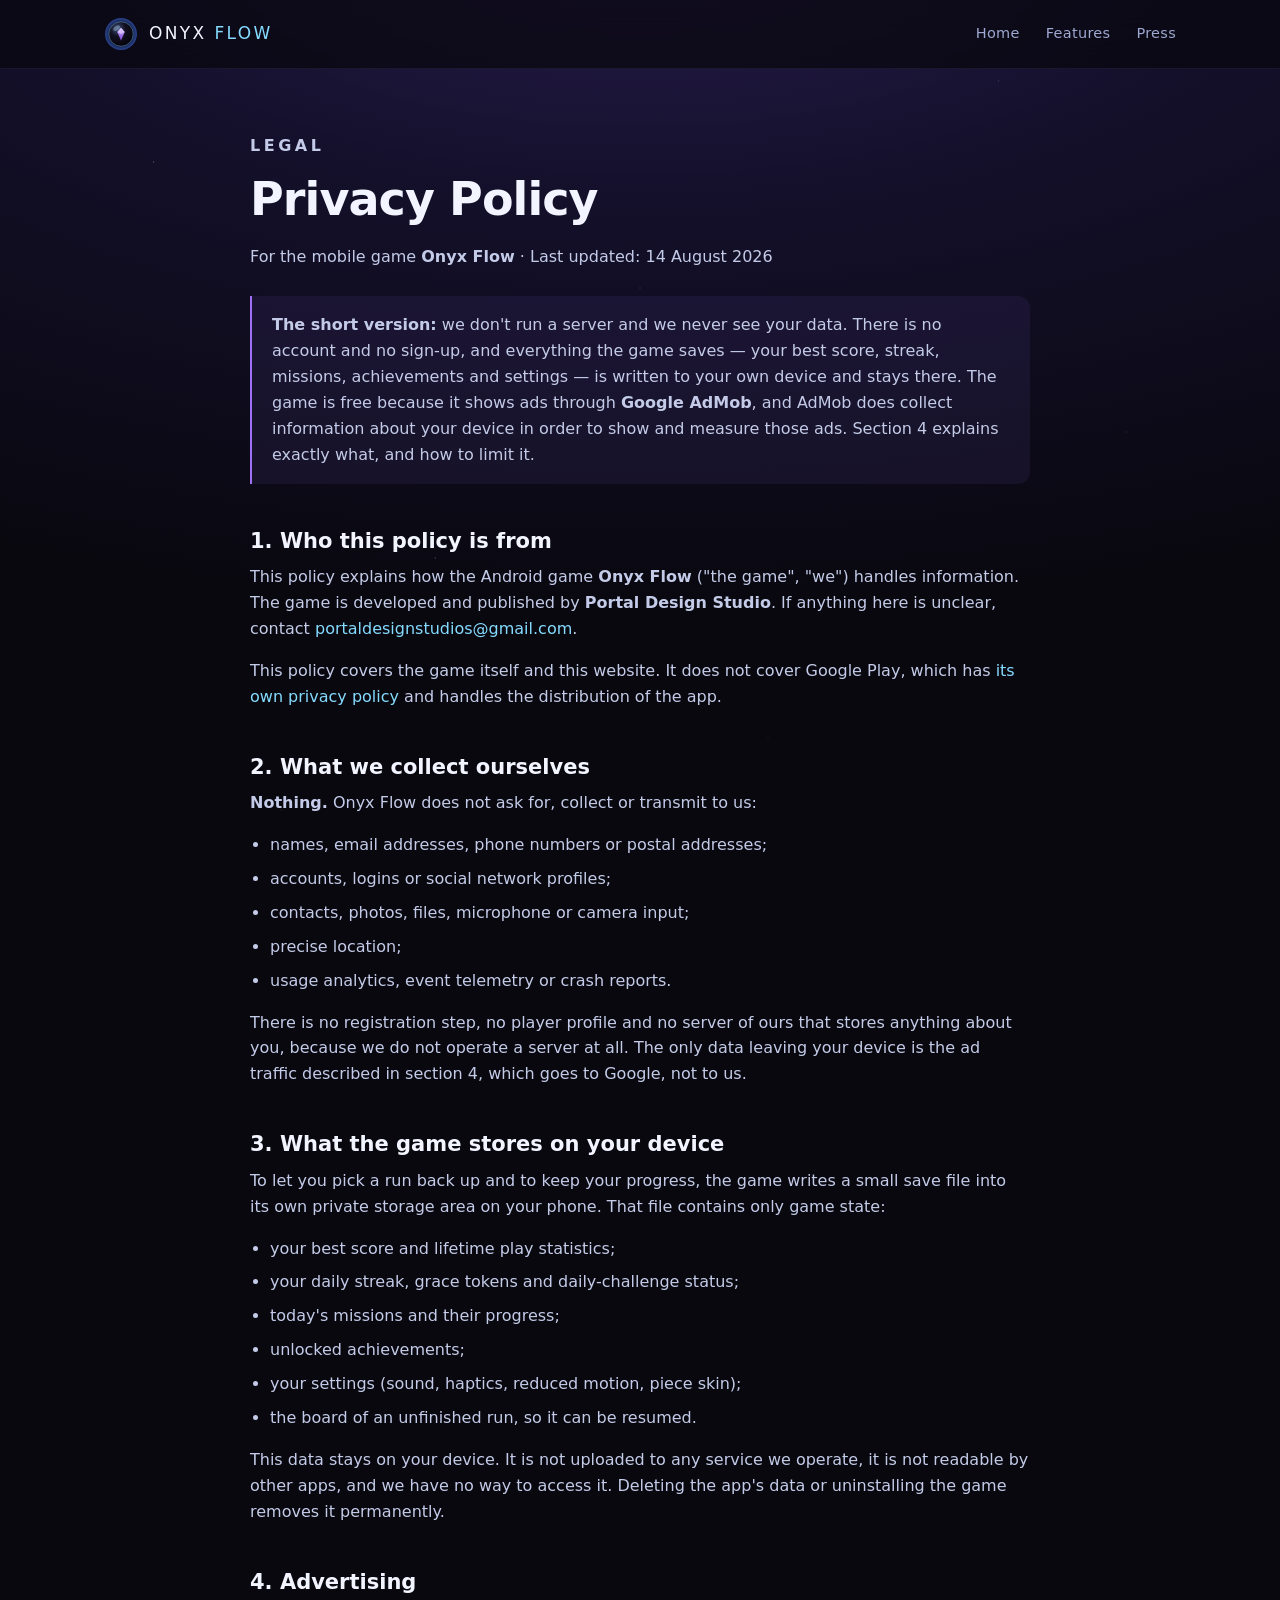
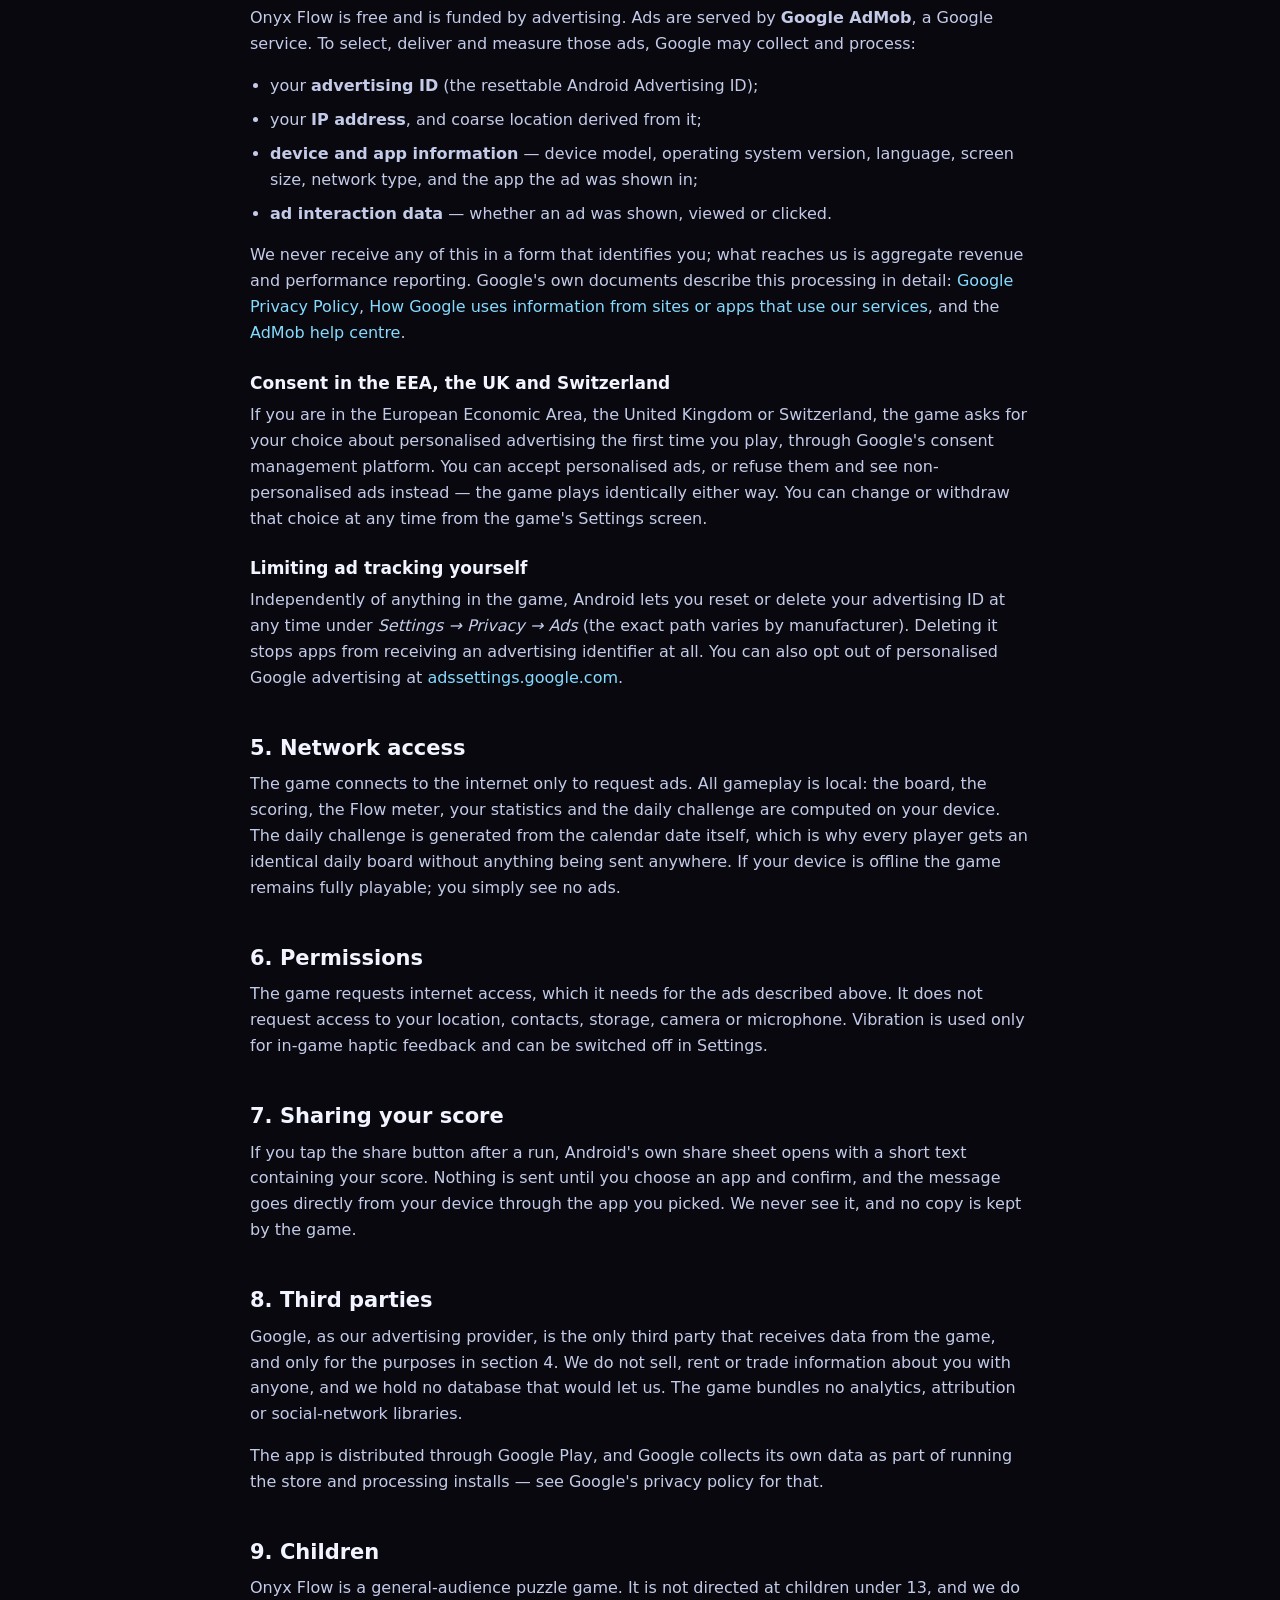
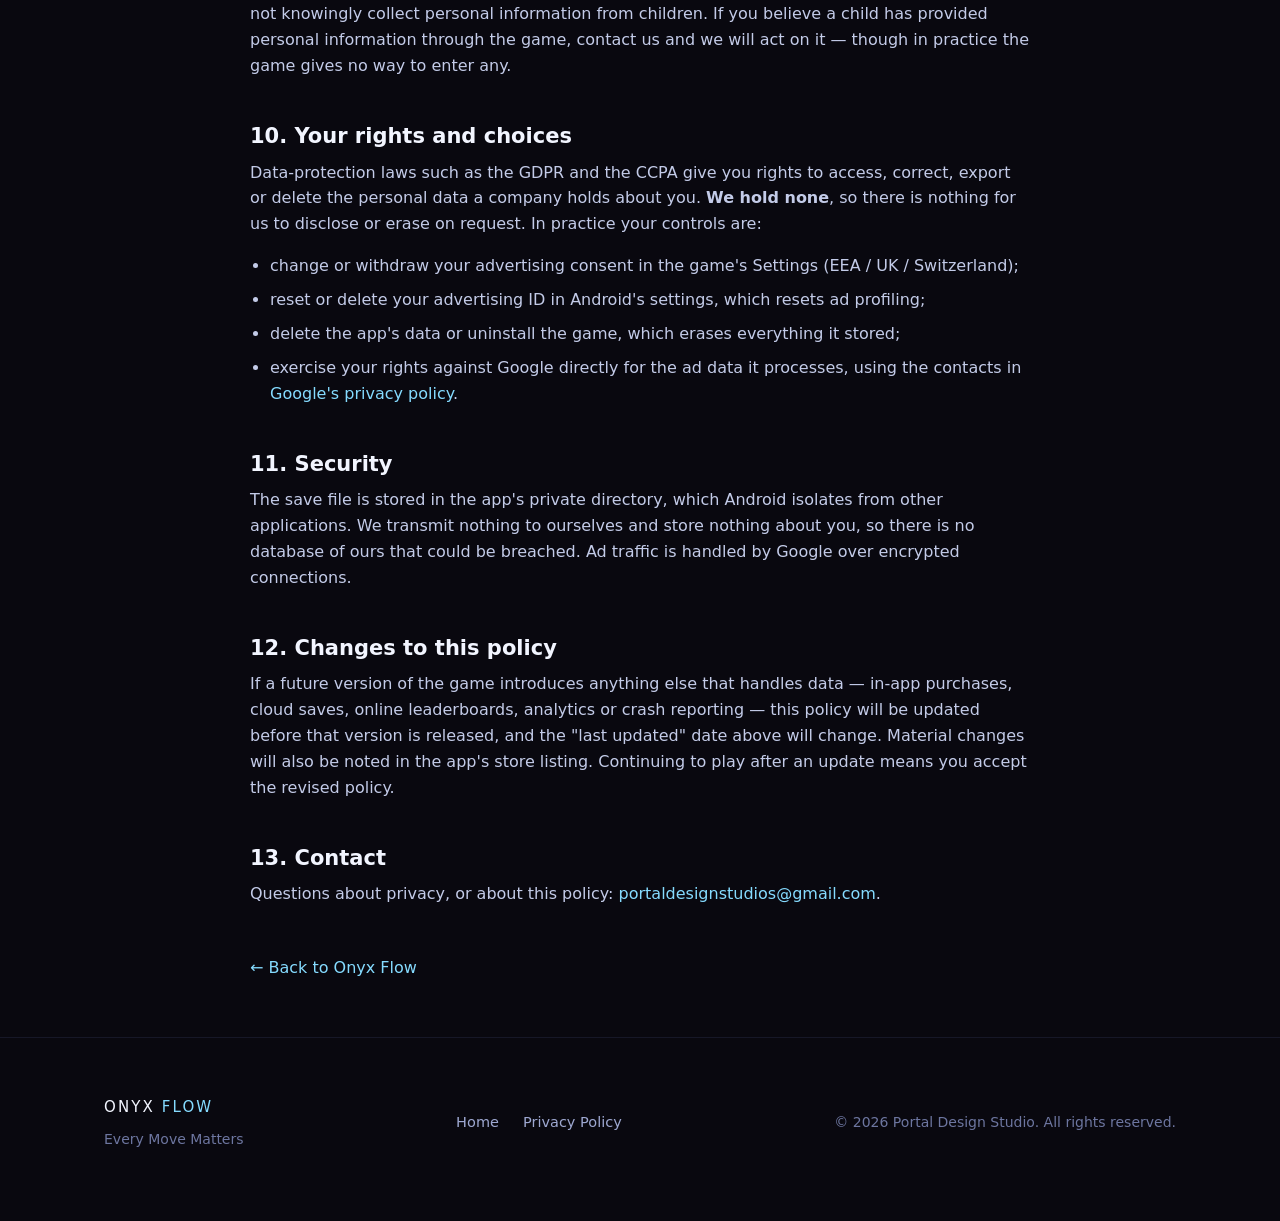
==== privacy.html @ 807653da "Site for Onyx Flow: landing page and privacy policy Static site, no build step and no external reque" ====
<!DOCTYPE html>
<!--
  ============================================================================
  This policy is written for a build that SHOWS GOOGLE ADMOB ADS and collects
  nothing else. It is accurate only while that stays true.

  Re-check it before every release if any of this changes:
    - ad network swapped or added (Unity Ads, AppLovin, ironSource, mediation)
    - in-app purchases, cloud saves, leaderboards, crash reporting, analytics
    - the Play "target audience" is set to include children (AdMob then has to
      run in child-directed / families mode and this page must say so)

  The Play Console Data Safety form must always match this page.
  Not legal advice — have it reviewed if you want certainty.
  ============================================================================
-->
<html lang="en">
<head>
<meta charset="utf-8">
<meta name="viewport" content="width=device-width, initial-scale=1">
<title>Privacy Policy — Onyx Flow</title>
<meta name="description" content="Privacy policy for the Onyx Flow mobile game by Portal Design Studio: what the game stores on your device, and what Google AdMob collects to show ads.">
<meta name="theme-color" content="#09080f">
<meta name="robots" content="index, follow">
<link rel="icon" href="favicon.svg" type="image/svg+xml">
<link rel="stylesheet" href="styles.css">
</head>
<body>
<div class="backdrop"></div>

<header>
  <div class="wrap nav">
    <a class="brand" href="index.html">
      <svg class="mark" viewBox="0 0 64 64" aria-hidden="true">
        <defs>
          <radialGradient id="hl" cx="50%" cy="50%" r="50%">
            <stop offset="55%" stop-color="#4275f5" stop-opacity="0"/>
            <stop offset="100%" stop-color="#4275f5" stop-opacity=".55"/>
          </radialGradient>
          <radialGradient id="orb" cx="36%" cy="28%" r="72%">
            <stop offset="0%" stop-color="#3d4e78"/>
            <stop offset="45%" stop-color="#12101f"/>
            <stop offset="100%" stop-color="#05040c"/>
          </radialGradient>
          <linearGradient id="cry" x1="0" y1="0" x2="0" y2="1">
            <stop offset="0%" stop-color="#d3b6ff"/>
            <stop offset="100%" stop-color="#7a45d6"/>
          </linearGradient>
        </defs>
        <circle cx="32" cy="32" r="30" fill="url(#hl)"/>
        <circle cx="32" cy="32" r="23" fill="url(#orb)"/>
        <circle cx="32" cy="32" r="23" fill="none" stroke="#85dbff" stroke-opacity=".55" stroke-width="1.2"/>
        <path d="M32 20 l7 8 -7 16 -7 -16 z" fill="url(#cry)"/>
        <path d="M32 20 l7 8 -7 4 -7 -4 z" fill="#e6d6ff" fill-opacity=".65"/>
        <ellipse cx="24" cy="21" rx="7" ry="4" fill="#bfe4ff" fill-opacity=".35" transform="rotate(-32 24 21)"/>
      </svg>
      <span class="wordmark"><b>ONYX</b> <i>FLOW</i></span>
    </a>
    <nav>
      <a href="index.html">Home</a>
      <a href="index.html#features" class="hide-sm">Features</a>
      <a href="index.html#press">Press</a>
    </nav>
  </div>
</header>

<main class="wrap legal">

  <p class="eyebrow">Legal</p>
  <h1>Privacy Policy</h1>
  <p class="muted" style="margin-top:-4px">For the mobile game <strong>Onyx Flow</strong> · Last updated: 14 August 2026</p>

  <div class="note">
    <p><strong>The short version:</strong> we don't run a server and we never see your data.
    There is no account and no sign-up, and everything the game saves — your best score,
    streak, missions, achievements and settings — is written to your own device and stays
    there. The game is free because it shows ads through <strong>Google AdMob</strong>, and
    AdMob does collect information about your device in order to show and measure those ads.
    Section 4 explains exactly what, and how to limit it.</p>
  </div>

  <h2>1. Who this policy is from</h2>
  <p>
    This policy explains how the Android game <strong>Onyx Flow</strong> ("the game", "we")
    handles information. The game is developed and published by
    <strong>Portal Design Studio</strong>. If anything here is unclear, contact
    <a href="mailto:portaldesignstudios@gmail.com">portaldesignstudios@gmail.com</a>.
  </p>
  <p>
    This policy covers the game itself and this website. It does not cover Google Play, which
    has <a href="https://policies.google.com/privacy" rel="noopener">its own privacy policy</a>
    and handles the distribution of the app.
  </p>

  <h2>2. What we collect ourselves</h2>
  <p><strong>Nothing.</strong> Onyx Flow does not ask for, collect or transmit to us:</p>
  <ul>
    <li>names, email addresses, phone numbers or postal addresses;</li>
    <li>accounts, logins or social network profiles;</li>
    <li>contacts, photos, files, microphone or camera input;</li>
    <li>precise location;</li>
    <li>usage analytics, event telemetry or crash reports.</li>
  </ul>
  <p>
    There is no registration step, no player profile and no server of ours that stores anything
    about you, because we do not operate a server at all. The only data leaving your device is
    the ad traffic described in section 4, which goes to Google, not to us.
  </p>

  <h2>3. What the game stores on your device</h2>
  <p>
    To let you pick a run back up and to keep your progress, the game writes a small save file
    into its own private storage area on your phone. That file contains only game state:
  </p>
  <ul>
    <li>your best score and lifetime play statistics;</li>
    <li>your daily streak, grace tokens and daily-challenge status;</li>
    <li>today's missions and their progress;</li>
    <li>unlocked achievements;</li>
    <li>your settings (sound, haptics, reduced motion, piece skin);</li>
    <li>the board of an unfinished run, so it can be resumed.</li>
  </ul>
  <p>
    This data stays on your device. It is not uploaded to any service we operate, it is not
    readable by other apps, and we have no way to access it. Deleting the app's data or
    uninstalling the game removes it permanently.
  </p>

  <h2>4. Advertising</h2>
  <p>
    Onyx Flow is free and is funded by advertising. Ads are served by
    <strong>Google AdMob</strong>, a Google service. To select, deliver and measure those ads,
    Google may collect and process:
  </p>
  <ul>
    <li>your <strong>advertising ID</strong> (the resettable Android Advertising ID);</li>
    <li>your <strong>IP address</strong>, and coarse location derived from it;</li>
    <li><strong>device and app information</strong> — device model, operating system version,
        language, screen size, network type, and the app the ad was shown in;</li>
    <li><strong>ad interaction data</strong> — whether an ad was shown, viewed or clicked.</li>
  </ul>
  <p>
    We never receive any of this in a form that identifies you; what reaches us is aggregate
    revenue and performance reporting. Google's own documents describe this processing in
    detail: <a href="https://policies.google.com/privacy" rel="noopener">Google Privacy
    Policy</a>, <a href="https://policies.google.com/technologies/partner-sites" rel="noopener">How
    Google uses information from sites or apps that use our services</a>, and the
    <a href="https://support.google.com/admob/answer/6128543" rel="noopener">AdMob help
    centre</a>.
  </p>

  <h3 style="font-size:17px;margin-top:28px">Consent in the EEA, the UK and Switzerland</h3>
  <p>
    If you are in the European Economic Area, the United Kingdom or Switzerland, the game asks
    for your choice about personalised advertising the first time you play, through Google's
    consent management platform. You can accept personalised ads, or refuse them and see
    non-personalised ads instead — the game plays identically either way. You can change or
    withdraw that choice at any time from the game's Settings screen.
  </p>

  <h3 style="font-size:17px;margin-top:28px">Limiting ad tracking yourself</h3>
  <p>
    Independently of anything in the game, Android lets you reset or delete your advertising ID
    at any time under <em>Settings → Privacy → Ads</em> (the exact path varies by manufacturer).
    Deleting it stops apps from receiving an advertising identifier at all. You can also opt out
    of personalised Google advertising at
    <a href="https://adssettings.google.com" rel="noopener">adssettings.google.com</a>.
  </p>

  <h2>5. Network access</h2>
  <p>
    The game connects to the internet only to request ads. All gameplay is local: the board, the
    scoring, the Flow meter, your statistics and the daily challenge are computed on your device.
    The daily challenge is generated from the calendar date itself, which is why every player
    gets an identical daily board without anything being sent anywhere. If your device is
    offline the game remains fully playable; you simply see no ads.
  </p>

  <h2>6. Permissions</h2>
  <p>
    The game requests internet access, which it needs for the ads described above. It does not
    request access to your location, contacts, storage, camera or microphone. Vibration is used
    only for in-game haptic feedback and can be switched off in Settings.
  </p>

  <h2>7. Sharing your score</h2>
  <p>
    If you tap the share button after a run, Android's own share sheet opens with a short text
    containing your score. Nothing is sent until you choose an app and confirm, and the message
    goes directly from your device through the app you picked. We never see it, and no copy is
    kept by the game.
  </p>

  <h2>8. Third parties</h2>
  <p>
    Google, as our advertising provider, is the only third party that receives data from the
    game, and only for the purposes in section 4. We do not sell, rent or trade information
    about you with anyone, and we hold no database that would let us. The game bundles no
    analytics, attribution or social-network libraries.
  </p>
  <p>
    The app is distributed through Google Play, and Google collects its own data as part of
    running the store and processing installs — see Google's privacy policy for that.
  </p>

  <h2>9. Children</h2>
  <p>
    Onyx Flow is a general-audience puzzle game. It is not directed at children under 13, and we
    do not knowingly collect personal information from children. If you believe a child has
    provided personal information through the game, contact us and we will act on it — though in
    practice the game gives no way to enter any.
  </p>

  <h2>10. Your rights and choices</h2>
  <p>
    Data-protection laws such as the GDPR and the CCPA give you rights to access, correct,
    export or delete the personal data a company holds about you. <strong>We hold none</strong>,
    so there is nothing for us to disclose or erase on request. In practice your controls are:
  </p>
  <ul>
    <li>change or withdraw your advertising consent in the game's Settings (EEA / UK /
        Switzerland);</li>
    <li>reset or delete your advertising ID in Android's settings, which resets ad profiling;</li>
    <li>delete the app's data or uninstall the game, which erases everything it stored;</li>
    <li>exercise your rights against Google directly for the ad data it processes, using the
        contacts in <a href="https://policies.google.com/privacy" rel="noopener">Google's
        privacy policy</a>.</li>
  </ul>

  <h2>11. Security</h2>
  <p>
    The save file is stored in the app's private directory, which Android isolates from other
    applications. We transmit nothing to ourselves and store nothing about you, so there is no
    database of ours that could be breached. Ad traffic is handled by Google over encrypted
    connections.
  </p>

  <h2>12. Changes to this policy</h2>
  <p>
    If a future version of the game introduces anything else that handles data — in-app
    purchases, cloud saves, online leaderboards, analytics or crash reporting — this policy will
    be updated before that version is released, and the "last updated" date above will change.
    Material changes will also be noted in the app's store listing. Continuing to play after an
    update means you accept the revised policy.
  </p>

  <h2>13. Contact</h2>
  <p>
    Questions about privacy, or about this policy:
    <a href="mailto:portaldesignstudios@gmail.com">portaldesignstudios@gmail.com</a>.
  </p>

  <p class="small" style="margin-top:48px">
    <a href="index.html">← Back to Onyx Flow</a>
  </p>
</main>

<footer>
  <div class="wrap foot">
    <div>
      <span class="wordmark" style="font-size:15px"><b>ONYX</b> <i>FLOW</i></span>
      <p class="small" style="margin:8px 0 0">Every Move Matters</p>
    </div>
    <div class="links">
      <a href="index.html">Home</a>
      <a href="privacy.html">Privacy Policy</a>
    </div>
    <p class="small" style="margin:0">© 2026 Portal Design Studio. All rights reserved.</p>
  </div>
</footer>
</body>
</html>
---- styles.css ----
/* ==========================================================================
   Onyx Flow — site styles
   Palette lifted directly from the game's NovaUIKit so the site and the app
   read as one system. Restrained: deep onyx, violet mid-tones, electric blue
   for action, cyan for accents, gold reserved strictly for rewards.
   ========================================================================== */

:root {
  --onyx:      #09080f;
  --onyx-2:    #0d0b18;
  --violet:    #291c4d;
  --violet-2:  #1b1436;
  --card:      rgba(29, 27, 52, 0.62);
  --card-line: rgba(140, 160, 255, 0.14);
  --ink:       #f2f5ff;
  --dim:       #9ea8d1;
  --dimmer:    #6d76a0;
  --electric:  #4275f5;
  --royal:     #3352d1;
  --cyan:      #85dbff;
  --gold:      #ffcf70;
  --emerald:   #52db8f;
  --amethyst:  #9e70f5;

  --radius:    18px;
  --radius-lg: 28px;
  --maxw:      1120px;

  --font: "Segoe UI", system-ui, -apple-system, "Inter", "Helvetica Neue", Arial, sans-serif;
}

* { box-sizing: border-box; }

html { scroll-behavior: smooth; }

body {
  margin: 0;
  font-family: var(--font);
  color: var(--ink);
  background: var(--onyx);
  -webkit-font-smoothing: antialiased;
  line-height: 1.62;
  overflow-x: hidden;
}

/* The baked backdrop: onyx → violet gradient, nebula bloom, vignette, stars.
   One fixed layer so scrolling stays cheap. */
.backdrop {
  position: fixed;
  inset: 0;
  z-index: -2;
  background:
    radial-gradient(120% 80% at 50% -12%, #2a1f52 0%, #14102b 42%, var(--onyx) 100%),
    var(--onyx);
}
.backdrop::after {
  content: "";
  position: absolute;
  inset: 0;
  background-image:
    radial-gradient(1.4px 1.4px at 12% 18%, rgba(255,255,255,.55), transparent 60%),
    radial-gradient(1.2px 1.2px at 78% 9%,  rgba(190,215,255,.45), transparent 60%),
    radial-gradient(1.6px 1.6px at 34% 62%, rgba(255,255,255,.38), transparent 60%),
    radial-gradient(1.2px 1.2px at 88% 48%, rgba(190,215,255,.4),  transparent 60%),
    radial-gradient(1.3px 1.3px at 60% 82%, rgba(255,255,255,.32), transparent 60%),
    radial-gradient(1.1px 1.1px at 22% 90%, rgba(190,215,255,.3),  transparent 60%),
    radial-gradient(1.5px 1.5px at 50% 32%, rgba(255,255,255,.28), transparent 60%);
  opacity: .9;
}

a { color: var(--cyan); text-decoration: none; }
a:hover { text-decoration: underline; }

img, video { max-width: 100%; display: block; }

.wrap { width: 100%; max-width: var(--maxw); margin: 0 auto; padding: 0 24px; }

/* ---------- typography ---------- */
h1, h2, h3 { line-height: 1.14; margin: 0 0 .5em; letter-spacing: -0.015em; }
h2 { font-size: clamp(28px, 4.2vw, 44px); font-weight: 700; }
h3 { font-size: 19px; font-weight: 650; letter-spacing: 0; }
p  { margin: 0 0 1em; }

.eyebrow {
  font-size: 12px;
  letter-spacing: .22em;
  text-transform: uppercase;
  color: var(--cyan);
  font-weight: 600;
  margin-bottom: 14px;
}
.lede { font-size: clamp(16px, 1.6vw, 19px); color: var(--dim); max-width: 58ch; }
.muted { color: var(--dim); }
.small { font-size: 14px; color: var(--dimmer); }

/* ---------- brand mark ---------- */
.mark { width: 34px; height: 34px; flex: 0 0 auto; }
.wordmark { font-weight: 300; letter-spacing: .14em; white-space: nowrap; }
.wordmark b { font-weight: 300; color: var(--ink); }
.wordmark i { font-style: normal; color: var(--cyan); }

/* ---------- header ---------- */
header {
  position: sticky;
  top: 0;
  z-index: 50;
  backdrop-filter: blur(14px);
  -webkit-backdrop-filter: blur(14px);
  background: rgba(9, 8, 15, 0.72);
  border-bottom: 1px solid rgba(140, 160, 255, 0.10);
}
.nav { display: flex; align-items: center; gap: 18px; height: 68px; }
.nav .brand { display: flex; align-items: center; gap: 11px; font-size: 17px; }
.nav nav { margin-left: auto; display: flex; align-items: center; gap: 26px; }
.nav nav a { color: var(--dim); font-size: 14.5px; letter-spacing: .02em; white-space: nowrap; }
.nav nav a:hover { color: var(--ink); text-decoration: none; }

/* ---------- buttons / badges ---------- */
.btn {
  display: inline-flex;
  align-items: center;
  gap: 10px;
  padding: 14px 26px;
  border-radius: 14px;
  font-size: 15.5px;
  font-weight: 600;
  letter-spacing: .01em;
  border: 1px solid rgba(160, 190, 255, .28);
  color: var(--ink);
  background: linear-gradient(180deg, rgba(66,117,245,.95), rgba(51,82,209,.95));
  box-shadow: 0 10px 30px -12px rgba(66,117,245,.9), inset 0 1px 0 rgba(255,255,255,.22);
  transition: transform .18s ease, box-shadow .18s ease;
}
.btn:hover { text-decoration: none; transform: translateY(-1px); box-shadow: 0 16px 38px -14px rgba(66,117,245,1), inset 0 1px 0 rgba(255,255,255,.3); }
.btn.ghost {
  background: rgba(255,255,255,.03);
  border-color: rgba(140,160,255,.2);
  box-shadow: none;
  color: var(--dim);
}
.btn.ghost:hover { color: var(--ink); border-color: rgba(140,160,255,.4); }
.btn[aria-disabled="true"] { cursor: default; opacity: .96; }

.pill {
  display: inline-flex;
  align-items: center;
  gap: 8px;
  padding: 6px 14px;
  border-radius: 999px;
  border: 1px solid rgba(140,160,255,.2);
  background: rgba(255,255,255,.035);
  font-size: 12.5px;
  letter-spacing: .1em;
  text-transform: uppercase;
  color: var(--dim);
  font-weight: 600;
}
.pill .dot { width: 7px; height: 7px; border-radius: 50%; background: var(--emerald); box-shadow: 0 0 10px var(--emerald); }

/* ---------- sections ---------- */
section { padding: 92px 0; position: relative; }
.section-head { max-width: 62ch; margin-bottom: 46px; }
.rule { height: 1px; background: linear-gradient(90deg, transparent, rgba(140,160,255,.22), transparent); border: 0; margin: 0; }

/* ---------- hero ---------- */
.hero { padding: 74px 0 88px; }
.hero-grid {
  display: grid;
  grid-template-columns: 1.05fr .95fr;
  gap: 56px;
  align-items: center;
}
.hero h1 {
  font-size: clamp(44px, 7.4vw, 82px);
  font-weight: 300;
  letter-spacing: .1em;
  margin: 10px 0 6px;
}
.hero .tagline {
  font-size: clamp(13px, 1.5vw, 15px);
  letter-spacing: .38em;
  text-transform: uppercase;
  color: var(--dim);
  margin-bottom: 26px;
}
.hero .lede { font-size: clamp(17px, 1.8vw, 20px); color: #c3cbe8; }
.hero-cta { display: flex; flex-wrap: wrap; gap: 14px; align-items: center; margin-top: 30px; }

/* ---------- phone frame ---------- */
.phone {
  position: relative;
  width: 100%;
  max-width: 300px;
  margin: 0 auto;
  border-radius: 38px;
  padding: 9px;
  background: linear-gradient(160deg, #2a2b40, #101020 42%, #26273c);
  box-shadow:
    0 50px 90px -30px rgba(0,0,0,.9),
    0 0 0 1px rgba(150,170,255,.12),
    inset 0 1px 0 rgba(255,255,255,.14);
}
.phone::after {
  content: "";
  position: absolute;
  inset: -34px;
  border-radius: 60px;
  background: radial-gradient(closest-side, rgba(66,117,245,.28), transparent 72%);
  z-index: -1;
  filter: blur(6px);
}
.phone .screen {
  border-radius: 30px;
  overflow: hidden;
  background: #07060e;
  aspect-ratio: 392 / 800;
}
.phone .screen img,
.phone .screen video { width: 100%; height: 100%; object-fit: cover; }
.phone.hero-phone { max-width: 330px; }

/* ---------- cards / grids ---------- */
.grid { display: grid; gap: 20px; }
.grid.cols-3 { grid-template-columns: repeat(3, 1fr); }
.grid.cols-2 { grid-template-columns: repeat(2, 1fr); }

.card {
  background: var(--card);
  border: 1px solid var(--card-line);
  border-radius: var(--radius);
  padding: 26px 24px;
  backdrop-filter: blur(8px);
  -webkit-backdrop-filter: blur(8px);
  transition: border-color .2s ease, transform .2s ease;
}
.card:hover { border-color: rgba(140,160,255,.3); transform: translateY(-2px); }
.card p { margin: 0; color: var(--dim); font-size: 15px; }
.card .ico {
  width: 42px; height: 42px;
  border-radius: 12px;
  display: grid; place-items: center;
  margin-bottom: 16px;
  background: rgba(66,117,245,.12);
  border: 1px solid rgba(140,160,255,.18);
}
.card .ico svg { width: 21px; height: 21px; }

/* ---------- flow section ---------- */
.flow-grid { display: grid; grid-template-columns: 1fr 1fr; gap: 56px; align-items: center; }

.meter-mock {
  background: linear-gradient(180deg, rgba(20,18,42,.85), rgba(12,11,26,.9));
  border: 1px solid var(--card-line);
  border-radius: var(--radius-lg);
  padding: 34px 30px 30px;
}
.meter-label {
  display: flex; justify-content: space-between; align-items: baseline;
  font-size: 12px; letter-spacing: .24em; text-transform: uppercase; color: var(--dim);
  margin-bottom: 14px;
}
.meter-label .x { color: var(--cyan); font-size: 20px; letter-spacing: 0; font-weight: 700; }
/* Mirrors the in-game HUD: a slim track with a polished onyx marker that rides
   it as the meter charges. */
.meter { position: relative; height: 26px; display: flex; align-items: center; }
.meter .track {
  position: absolute;
  left: 0; right: 0;
  height: 5px;
  border-radius: 999px;
  background: rgba(255,255,255,.07);
  box-shadow: inset 0 1px 2px rgba(0,0,0,.6);
}
.meter .fill {
  position: absolute;
  left: 0;
  height: 5px;
  width: 0%;
  border-radius: 999px;
  background: linear-gradient(90deg, var(--cyan), #b9a2ff 55%, var(--amethyst));
  box-shadow: 0 0 16px rgba(133,219,255,.6);
  transition: width 1.1s cubic-bezier(.22,.9,.28,1);
}
.meter .orb {
  position: absolute;
  left: 0;
  width: 22px; height: 22px;
  margin-left: -11px;
  border-radius: 50%;
  background: radial-gradient(60% 55% at 36% 30%, #4a5a86, #0b0a16 62%, #05040b);
  border: 1.5px solid rgba(133,219,255,.85);
  box-shadow: 0 0 16px rgba(133,219,255,.55), inset 0 1px 2px rgba(255,255,255,.25);
  transition: left 1.1s cubic-bezier(.22,.9,.28,1);
}
.ladder { display: flex; gap: 8px; margin-top: 22px; flex-wrap: wrap; }
.rung {
  flex: 1 1 0;
  min-width: 62px;
  text-align: center;
  padding: 10px 4px;
  border-radius: 12px;
  border: 1px solid rgba(140,160,255,.14);
  background: rgba(255,255,255,.025);
  font-size: 14px;
  font-weight: 700;
  color: var(--dimmer);
  transition: color .3s ease, border-color .3s ease, background .3s ease;
}
.rung span { display: block; font-size: 10px; font-weight: 600; letter-spacing: .14em; color: var(--dimmer); margin-top: 3px; }
.rung.on { color: var(--ink); border-color: rgba(158,112,245,.5); background: rgba(158,112,245,.12); }
.rung.on span { color: var(--amethyst); }

.steps { list-style: none; margin: 0; padding: 0; counter-reset: s; }
.steps li {
  counter-increment: s;
  position: relative;
  padding-left: 46px;
  margin-bottom: 22px;
}
.steps li::before {
  content: counter(s);
  position: absolute; left: 0; top: 0;
  width: 30px; height: 30px;
  border-radius: 9px;
  display: grid; place-items: center;
  font-size: 13px; font-weight: 700;
  color: var(--cyan);
  background: rgba(66,117,245,.14);
  border: 1px solid rgba(140,160,255,.2);
}
.steps li strong { display: block; margin-bottom: 2px; font-weight: 650; }
.steps li p { margin: 0; color: var(--dim); font-size: 15px; }

/* ---------- board mockup ---------- */
.board-mock {
  --cell: 30px;
  display: inline-grid;
  grid-template-columns: repeat(8, var(--cell));
  gap: 4px;
  padding: 14px;
  border-radius: 22px;
  background: linear-gradient(180deg, rgba(16,14,34,.92), rgba(9,8,20,.95));
  border: 1px solid rgba(140,160,255,.16);
  box-shadow: 0 0 42px -10px rgba(66,117,245,.4), inset 0 1px 0 rgba(255,255,255,.06);
}
.cell {
  width: var(--cell); height: var(--cell);
  border-radius: 26%;
  background: rgba(255,255,255,.028);
  box-shadow: inset 0 1px 2px rgba(0,0,0,.5);
  transition: background .18s ease, box-shadow .18s ease, transform .18s ease;
}
.cell.f {
  background:
    radial-gradient(60% 45% at 34% 28%, rgba(255,255,255,.85), rgba(255,255,255,0) 62%),
    linear-gradient(165deg, var(--c1), var(--c2));
  box-shadow:
    inset 0 -2px 4px rgba(0,0,0,.35),
    inset 0 1px 1px rgba(255,255,255,.5),
    0 2px 6px rgba(0,0,0,.4);
}
.cell.hot {
  background: #ffffff;
  box-shadow: 0 0 22px 5px rgba(190,225,255,.85);
  transform: scale(1.06);
}
.c-blue   { --c1: #6fb2ff; --c2: #2f6ce0; }
.c-cyan   { --c1: #79ecdf; --c2: #24a9b8; }
.c-green  { --c1: #86e79a; --c2: #2fa055; }
.c-coral  { --c1: #ff9d94; --c2: #e2544f; }
.c-gold   { --c1: #ffd98a; --c2: #e8a52c; }
.c-violet { --c1: #b795ff; --c2: #7145d8; }

/* ---------- gallery ---------- */
.gallery {
  display: grid;
  grid-template-columns: repeat(5, 1fr);
  gap: 20px;
  align-items: start;
}
.gallery figure { margin: 0; }
.gallery .phone { max-width: none; padding: 7px; border-radius: 26px; }
.gallery .phone .screen { border-radius: 20px; }
.gallery .phone::after { display: none; }
.gallery figcaption {
  margin-top: 14px;
  font-size: 13px;
  color: var(--dim);
  text-align: center;
  letter-spacing: .02em;
}
.gallery.skins { grid-template-columns: repeat(4, 1fr); }
.gallery.skins figcaption b { display: block; color: var(--ink); font-size: 15px; font-weight: 650; letter-spacing: 0; }
.gallery.skins figcaption span { display: block; margin-top: 2px; font-size: 12.5px; color: var(--dimmer); }

/* ---------- studio ---------- */
.studio {
  display: flex;
  align-items: center;
  gap: 26px;
  margin-top: 54px;
  padding: 26px 30px;
  border-radius: var(--radius);
  border: 1px solid var(--card-line);
  background: var(--card);
}
.studio img { width: 76px; height: 76px; border-radius: 16px; flex: 0 0 auto; }
.studio h3 { font-size: 20px; }

/* ---------- promise ---------- */
.promise {
  border-radius: var(--radius-lg);
  border: 1px solid rgba(140,160,255,.16);
  background:
    radial-gradient(80% 120% at 15% 0%, rgba(66,117,245,.14), transparent 60%),
    rgba(16,14,32,.7);
  padding: 54px 48px;
}
.promise-list { list-style: none; margin: 26px 0 0; padding: 0; display: grid; grid-template-columns: 1fr 1fr; gap: 14px 34px; }
.promise-list li { display: flex; gap: 12px; align-items: flex-start; font-size: 15.5px; color: var(--dim); }
.promise-list svg { flex: 0 0 auto; margin-top: 4px; width: 17px; height: 17px; }
.promise-list b { color: var(--ink); font-weight: 600; }

/* ---------- fact sheet ---------- */
.facts { display: grid; grid-template-columns: repeat(4, 1fr); gap: 1px; background: rgba(140,160,255,.14); border: 1px solid rgba(140,160,255,.14); border-radius: var(--radius); overflow: hidden; }
.facts div { background: rgba(11,10,22,.92); padding: 24px 22px; }
.facts dt { font-size: 11.5px; letter-spacing: .18em; text-transform: uppercase; color: var(--dimmer); margin-bottom: 8px; }
.facts dd { margin: 0; font-size: 16px; font-weight: 600; }

/* ---------- footer ---------- */
footer { padding: 56px 0 70px; border-top: 1px solid rgba(140,160,255,.1); }
.foot { display: flex; flex-wrap: wrap; gap: 24px; align-items: center; justify-content: space-between; }
.foot .links { display: flex; gap: 24px; flex-wrap: wrap; }
.foot .links a { color: var(--dim); font-size: 14.5px; }

/* ---------- legal page ---------- */
.legal { max-width: 780px; padding: 64px 0 40px; }
.legal h1 { font-size: clamp(32px, 5vw, 46px); font-weight: 600; letter-spacing: -.02em; }
.legal h2 { font-size: 21px; font-weight: 650; margin-top: 46px; letter-spacing: 0; }
.legal p, .legal li { color: #c3cbe8; font-size: 16px; }
.legal ul { padding-left: 20px; }
.legal li { margin-bottom: 8px; }
.legal .note {
  border-left: 2px solid var(--amethyst);
  background: rgba(158,112,245,.08);
  padding: 16px 20px;
  border-radius: 0 12px 12px 0;
  margin: 26px 0;
}
.legal .note p:last-child { margin-bottom: 0; }

/* ---------- reveal ---------- */
.reveal { opacity: 0; transform: translateY(18px); transition: opacity .7s ease, transform .7s ease; }
.reveal.in { opacity: 1; transform: none; }

/* ---------- responsive ---------- */
@media (max-width: 980px) {
  .hero-grid, .flow-grid { grid-template-columns: 1fr; gap: 44px; }
  .hero-phone { order: -1; }
  .grid.cols-3 { grid-template-columns: 1fr 1fr; }
  .facts { grid-template-columns: 1fr 1fr; }
  .gallery { grid-template-columns: repeat(3, 1fr); }
  .gallery.skins { grid-template-columns: repeat(2, 1fr); }
  .nav nav { gap: 18px; }
  .nav nav a.hide-sm { display: none; }
}
@media (max-width: 640px) {
  section { padding: 66px 0; }
  .grid.cols-3, .grid.cols-2 { grid-template-columns: 1fr; }
  .gallery, .gallery.skins { grid-template-columns: 1fr 1fr; gap: 16px; }
  .studio { flex-direction: column; align-items: flex-start; gap: 18px; padding: 24px; }
  .promise { padding: 34px 24px; }
  .promise-list { grid-template-columns: 1fr; }
  .board-mock { --cell: 26px; }
  .wrap { padding: 0 18px; }
  .nav nav { gap: 16px; }
  .nav nav a { font-size: 13.5px; }
  .nav .brand .wordmark { font-size: 15px; }
}
@media (max-width: 560px) {
  .nav nav a.hide-xs { display: none; }
}

@media (prefers-reduced-motion: reduce) {
  html { scroll-behavior: auto; }
  .reveal { opacity: 1; transform: none; transition: none; }
  .meter .fill { transition: none; }
  * { animation-duration: .001ms !important; animation-iteration-count: 1 !important; }
}
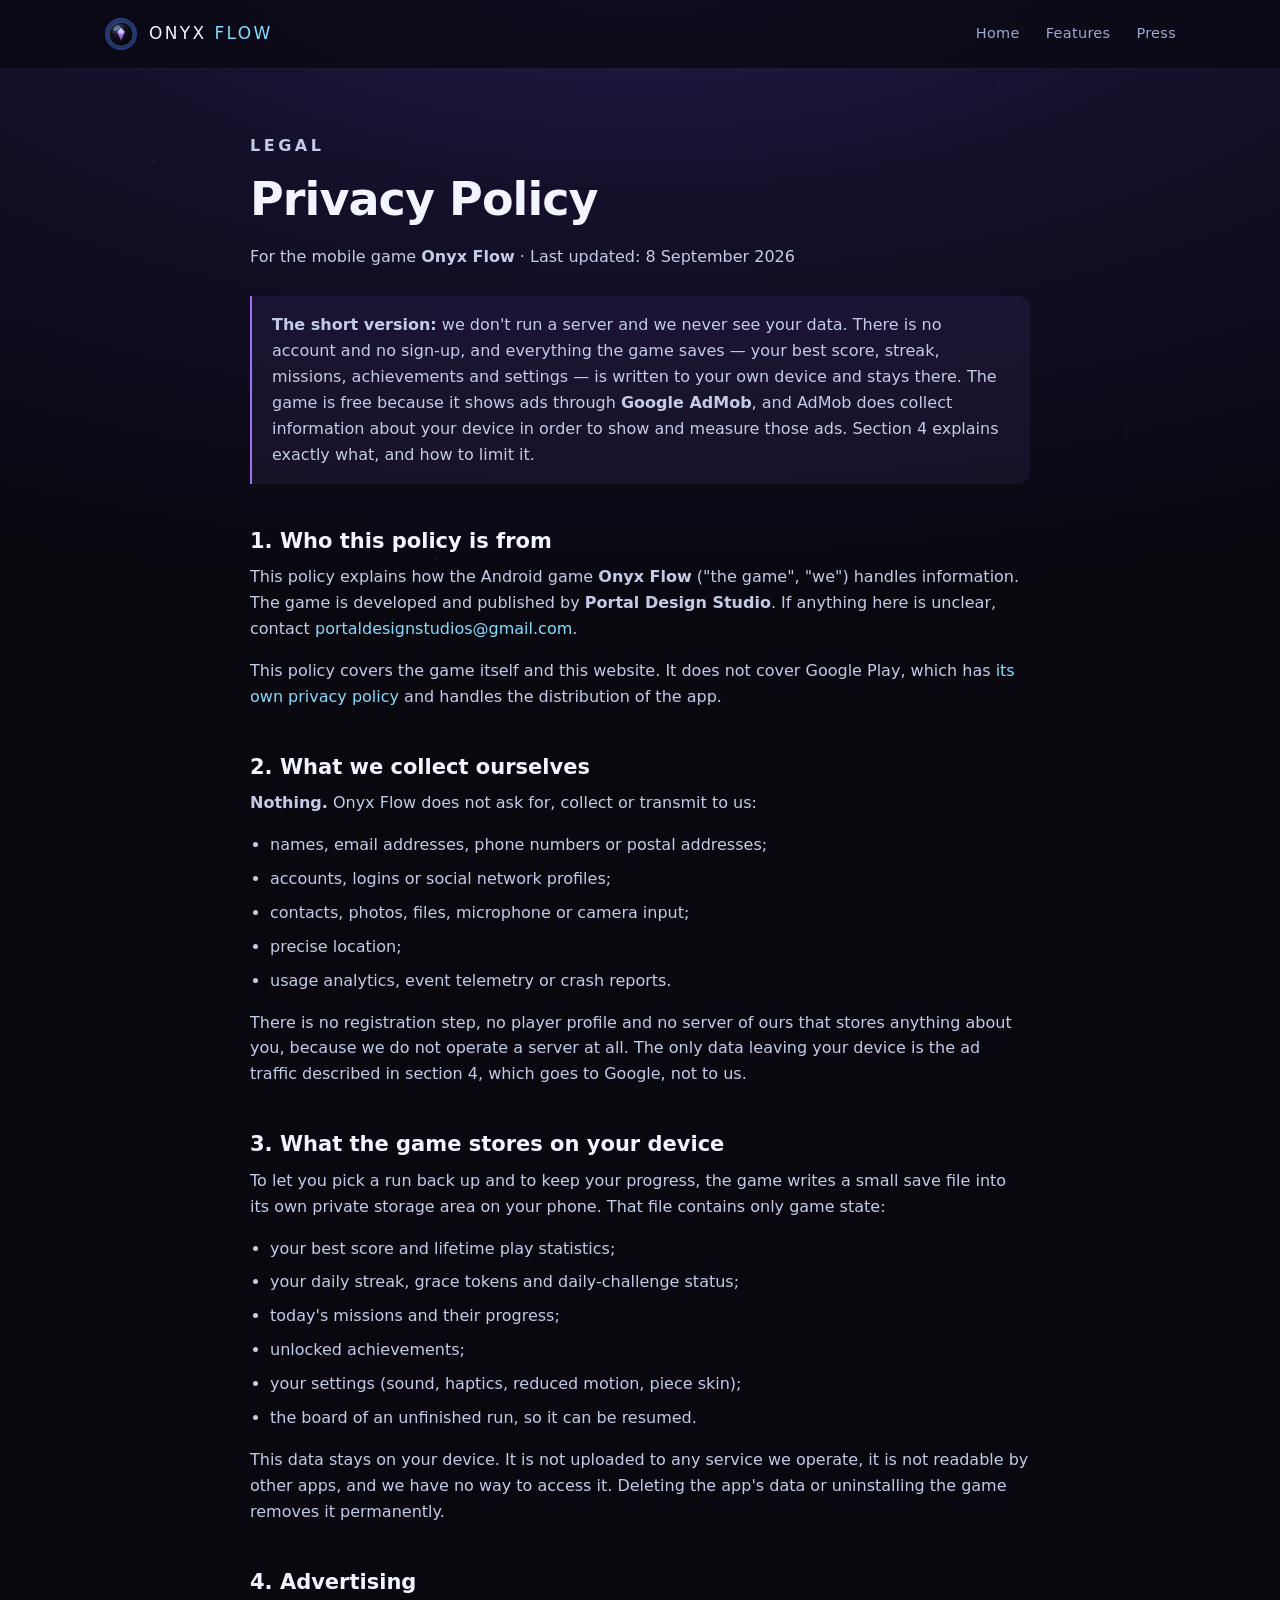
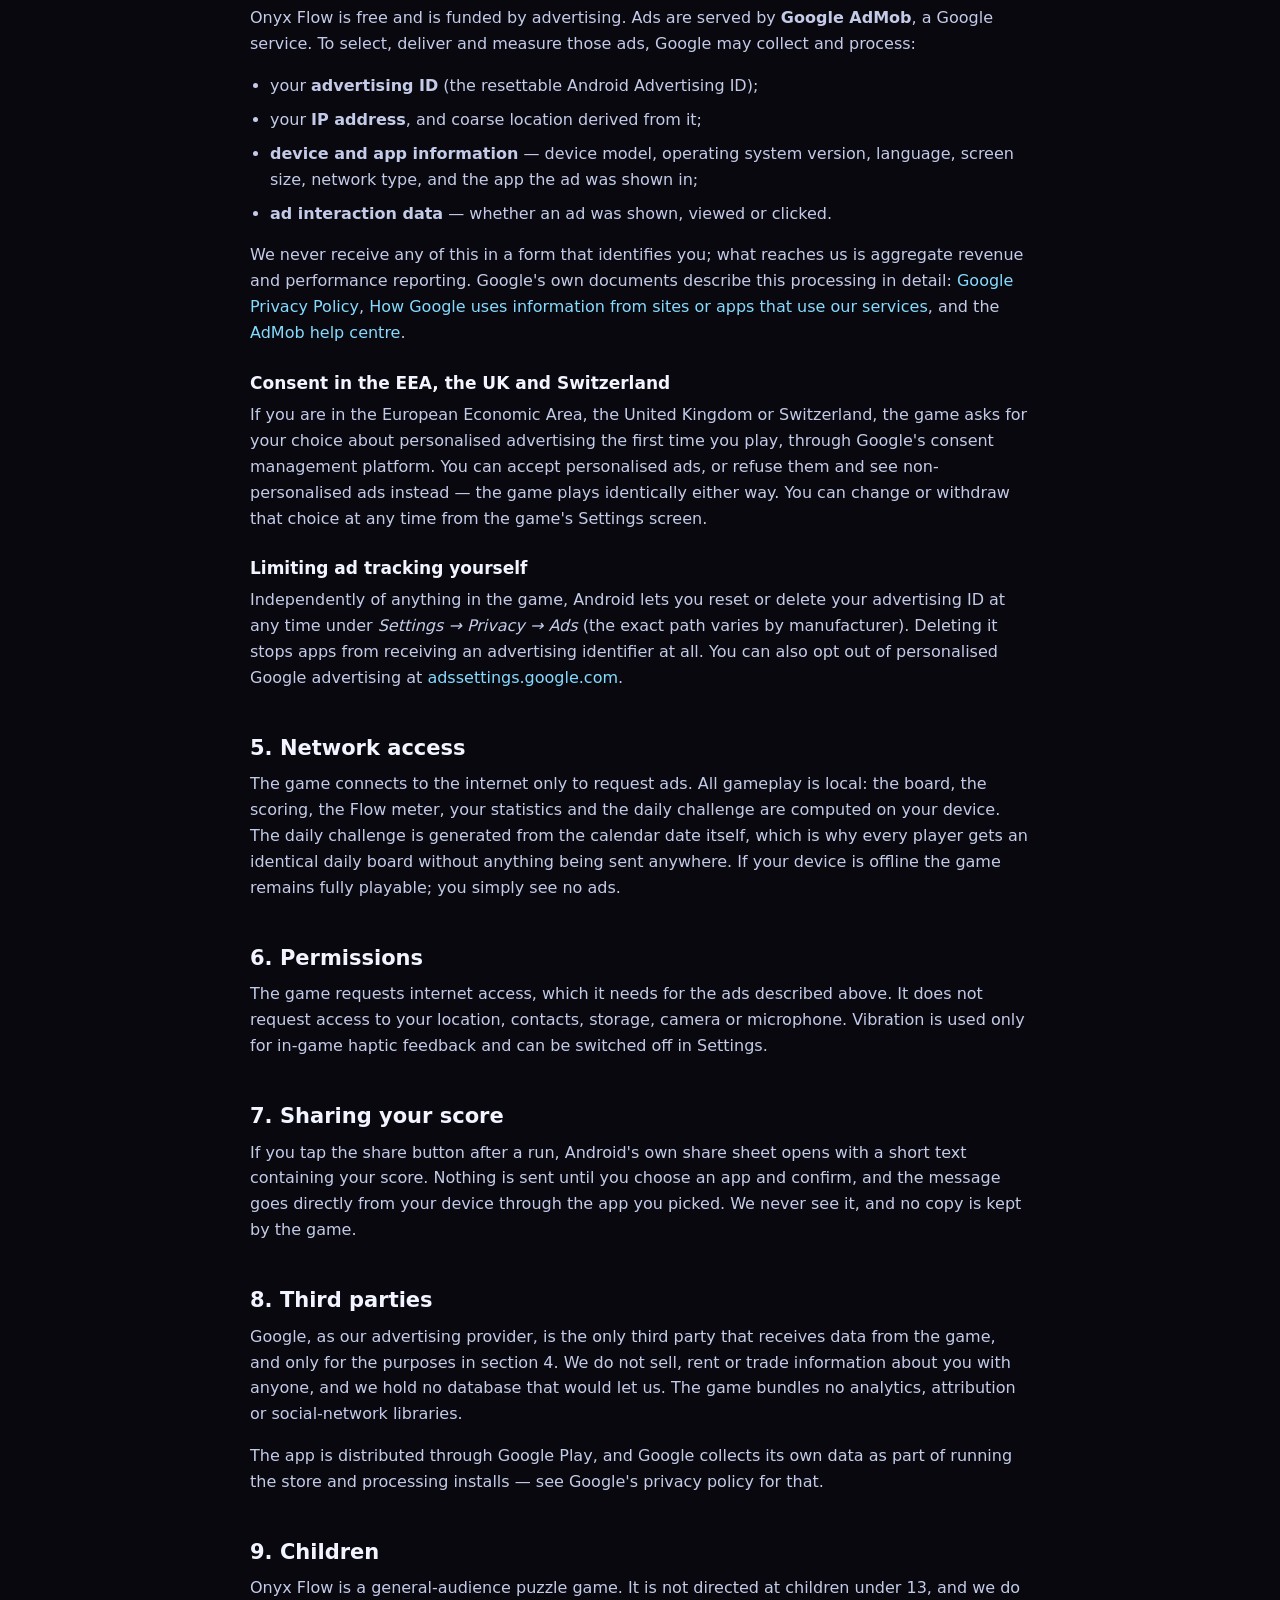
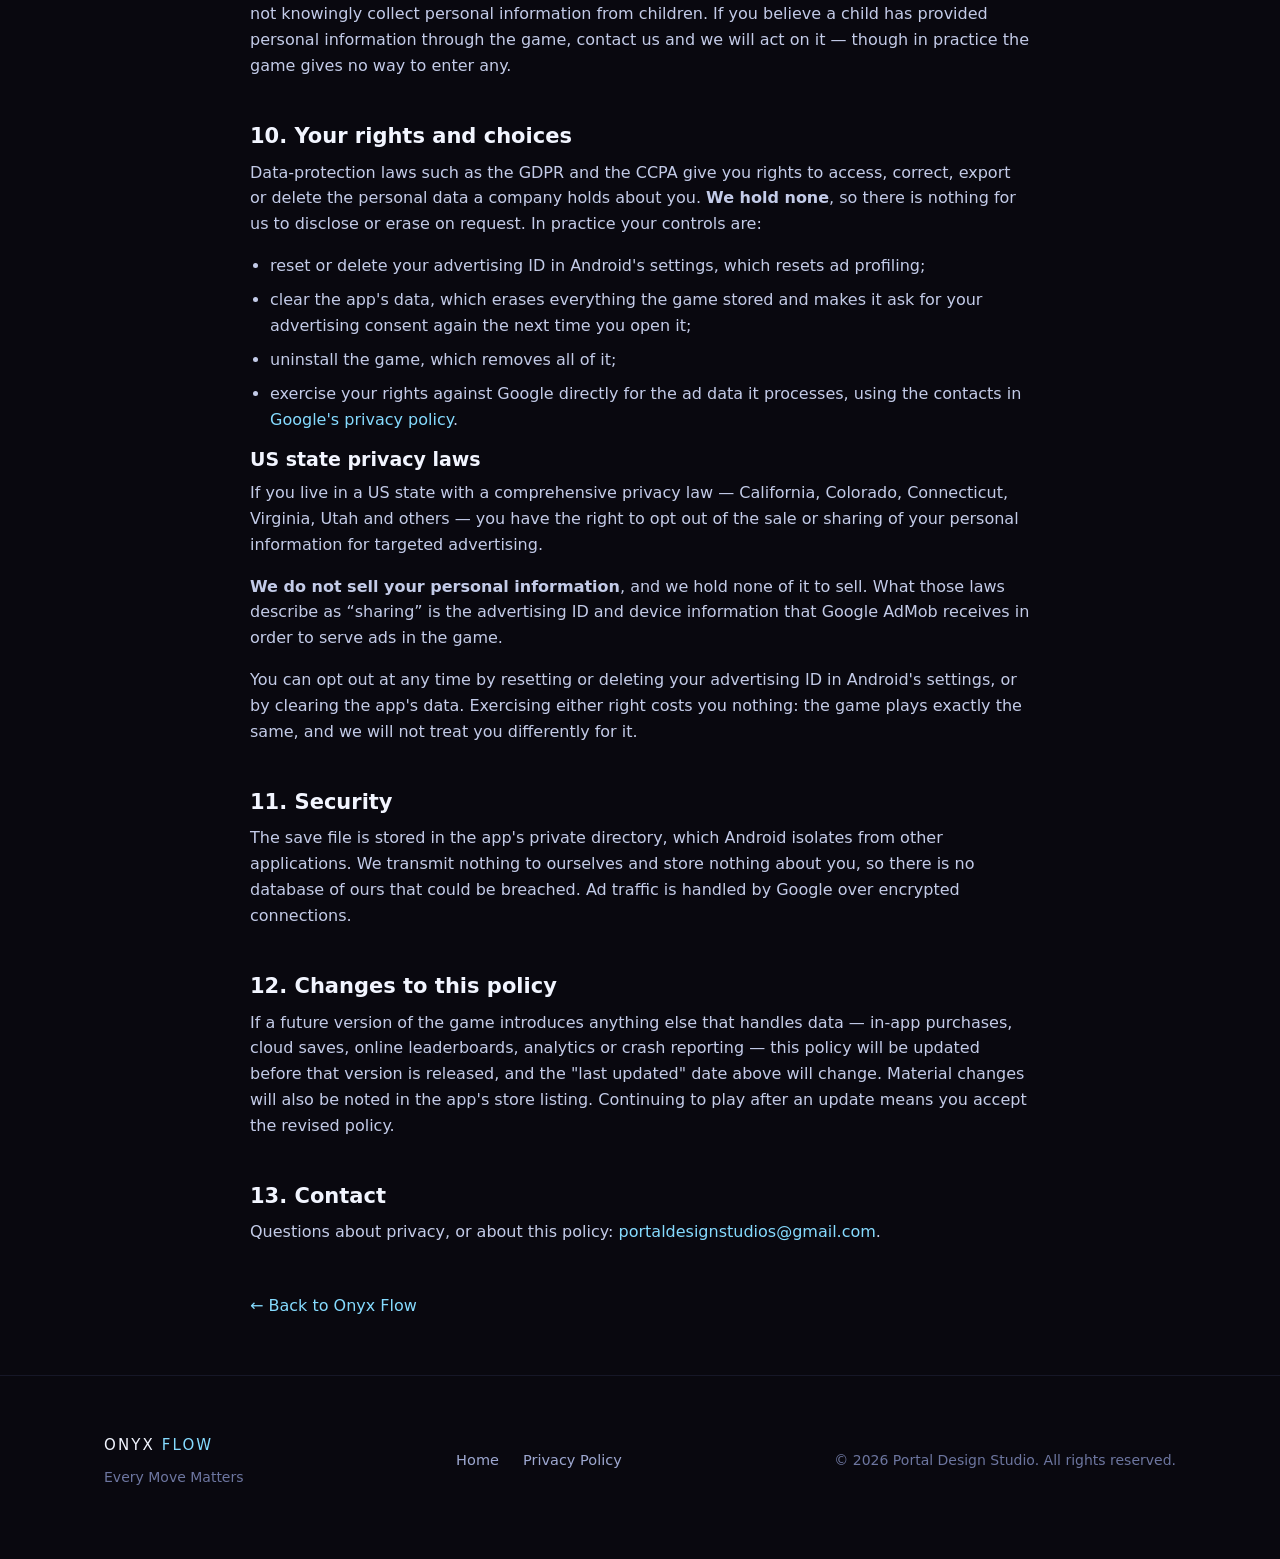
==== commit 5d5ea210: "Stop promising a consent control the game does not have The policy told players they could change or" ====
--- a/privacy.html
+++ b/privacy.html
@@ -68,7 +68,7 @@
 
   <p class="eyebrow">Legal</p>
   <h1>Privacy Policy</h1>
-  <p class="muted" style="margin-top:-4px">For the mobile game <strong>Onyx Flow</strong> · Last updated: 14 August 2026</p>
+  <p class="muted" style="margin-top:-4px">For the mobile game <strong>Onyx Flow</strong> · Last updated: 8 September 2026</p>
 
   <div class="note">
     <p><strong>The short version:</strong> we don't run a server and we never see your data.
@@ -218,14 +218,31 @@
     so there is nothing for us to disclose or erase on request. In practice your controls are:
   </p>
   <ul>
-    <li>change or withdraw your advertising consent in the game's Settings (EEA / UK /
-        Switzerland);</li>
     <li>reset or delete your advertising ID in Android's settings, which resets ad profiling;</li>
-    <li>delete the app's data or uninstall the game, which erases everything it stored;</li>
+    <li>clear the app's data, which erases everything the game stored and makes it ask for your
+        advertising consent again the next time you open it;</li>
+    <li>uninstall the game, which removes all of it;</li>
     <li>exercise your rights against Google directly for the ad data it processes, using the
         contacts in <a href="https://policies.google.com/privacy" rel="noopener">Google's
         privacy policy</a>.</li>
   </ul>
+
+  <h3>US state privacy laws</h3>
+  <p>
+    If you live in a US state with a comprehensive privacy law &mdash; California, Colorado,
+    Connecticut, Virginia, Utah and others &mdash; you have the right to opt out of the sale or
+    sharing of your personal information for targeted advertising.
+  </p>
+  <p>
+    <strong>We do not sell your personal information</strong>, and we hold none of it to sell. What
+    those laws describe as &ldquo;sharing&rdquo; is the advertising ID and device information that
+    Google AdMob receives in order to serve ads in the game.
+  </p>
+  <p>
+    You can opt out at any time by resetting or deleting your advertising ID in Android's settings,
+    or by clearing the app's data. Exercising either right costs you nothing: the game plays exactly
+    the same, and we will not treat you differently for it.
+  </p>
 
   <h2>11. Security</h2>
   <p>
--- a/styles.css
+++ b/styles.css
@@ -163,7 +163,7 @@
 .rule { height: 1px; background: linear-gradient(90deg, transparent, rgba(140,160,255,.22), transparent); border: 0; margin: 0; }
 
 /* ---------- hero ---------- */
-.hero { padding: 74px 0 88px; }
+.hero { padding: 52px 0 88px; }
 .hero-grid {
   display: grid;
   grid-template-columns: 1.05fr .95fr;
@@ -487,3 +487,59 @@
   .meter .fill { transition: none; }
   * { animation-duration: .001ms !important; animation-iteration-count: 1 !important; }
 }
+
+/* ---------- key art banner ---------- */
+.keyart-top { padding-top: 34px; }
+.keyart-top img {
+  width: 100%;
+  max-width: 1024px;
+  height: auto;
+  margin: 0 auto;
+  border-radius: var(--radius-lg);
+  border: 1px solid var(--card-line);
+  box-shadow:
+    0 40px 90px -40px rgba(0,0,0,.95),
+    0 0 70px -24px rgba(66,117,245,.4);
+}
+@media (max-width: 640px) {
+  .keyart-top { padding-top: 22px; }
+  .keyart-top img { border-radius: var(--radius); }
+}
+
+/* ---------- launch countdown ---------- */
+.countdown {
+  display: flex;
+  gap: 8px;
+  align-items: stretch;
+}
+.countdown[hidden] { display: none; }
+.cd-cell {
+  min-width: 68px;
+  padding: 8px 12px 9px;
+  text-align: center;
+  border-radius: 14px;
+  border: 1px solid rgba(140,160,255,.18);
+  background: rgba(255,255,255,.035);
+}
+.cd-cell b {
+  display: block;
+  font-size: 24px;
+  font-weight: 700;
+  line-height: 1.15;
+  color: var(--ink);
+  font-variant-numeric: tabular-nums;
+  letter-spacing: -.01em;
+}
+.cd-cell span {
+  display: block;
+  margin-top: 1px;
+  font-size: 10.5px;
+  letter-spacing: .16em;
+  text-transform: uppercase;
+  color: var(--dimmer);
+  font-weight: 600;
+}
+@media (max-width: 640px) {
+  .cd-cell { min-width: 60px; padding: 7px 10px 8px; }
+  .cd-cell b { font-size: 21px; }
+}
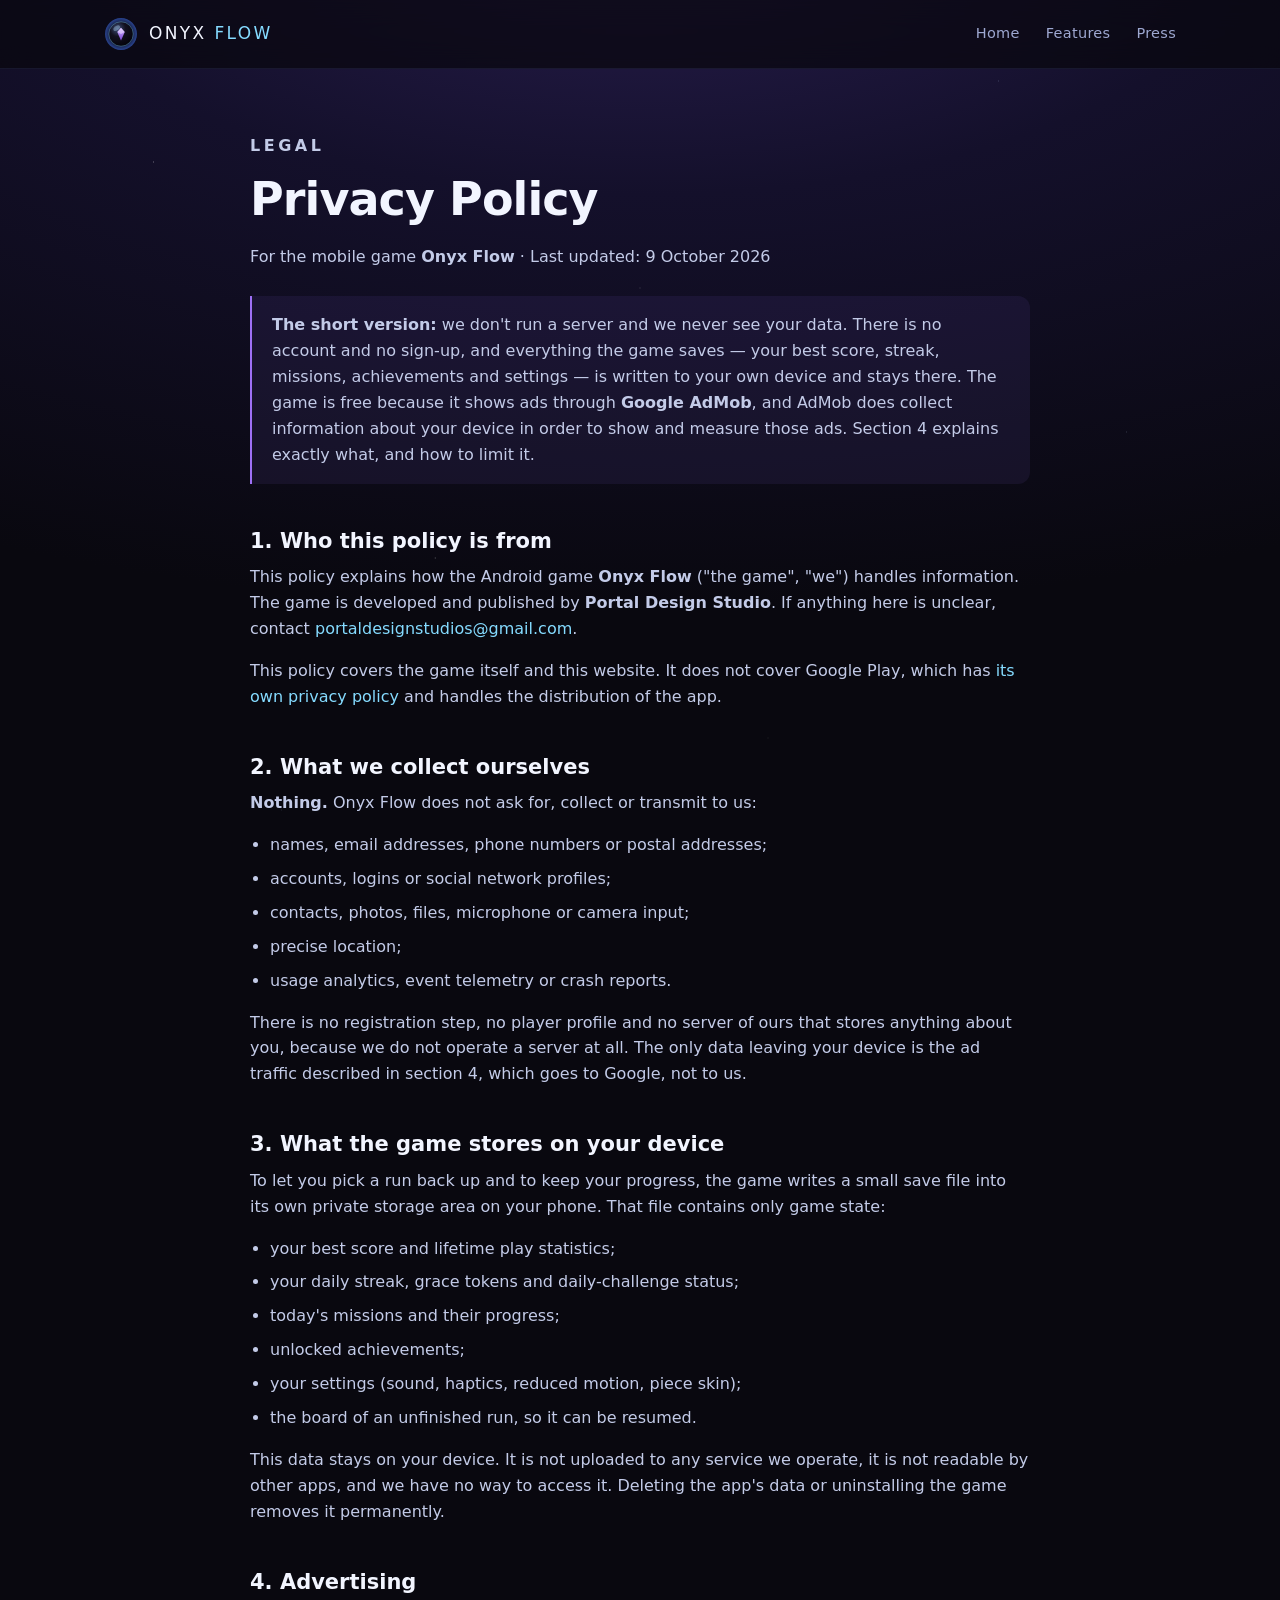
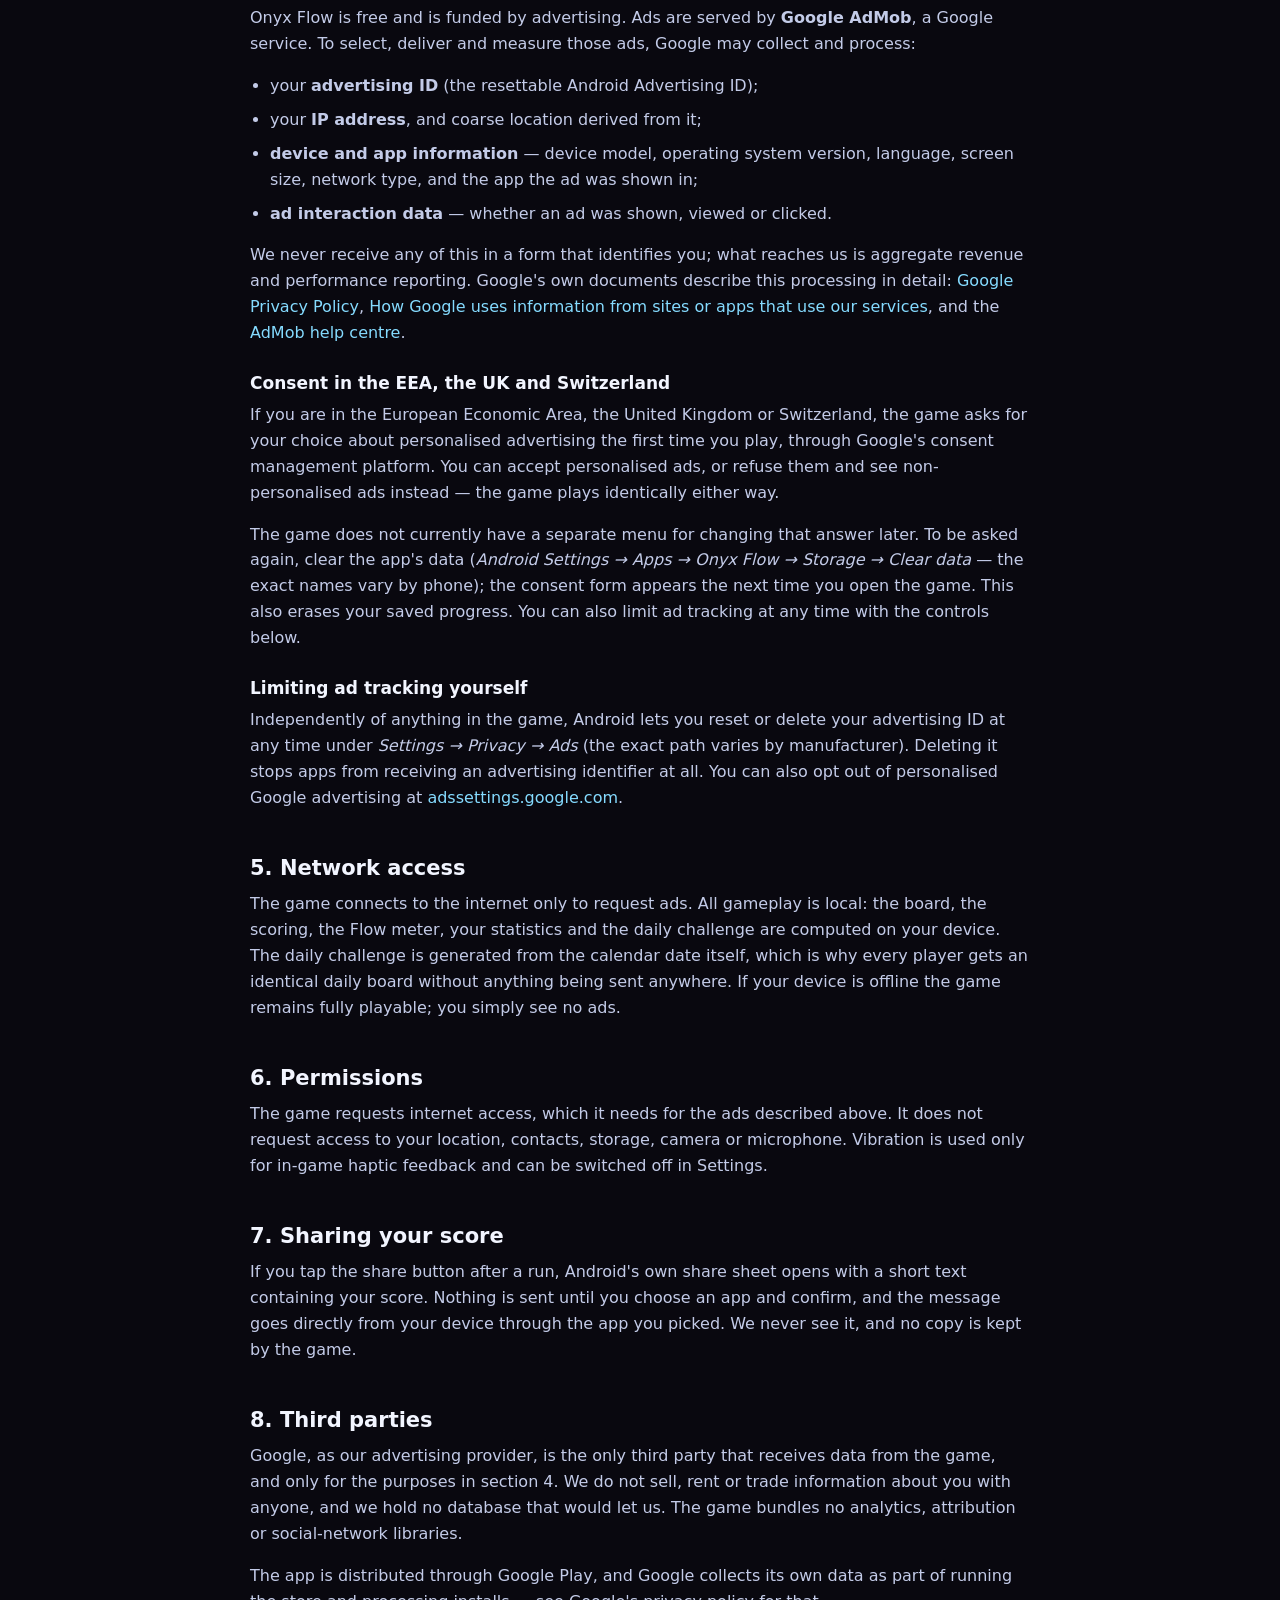
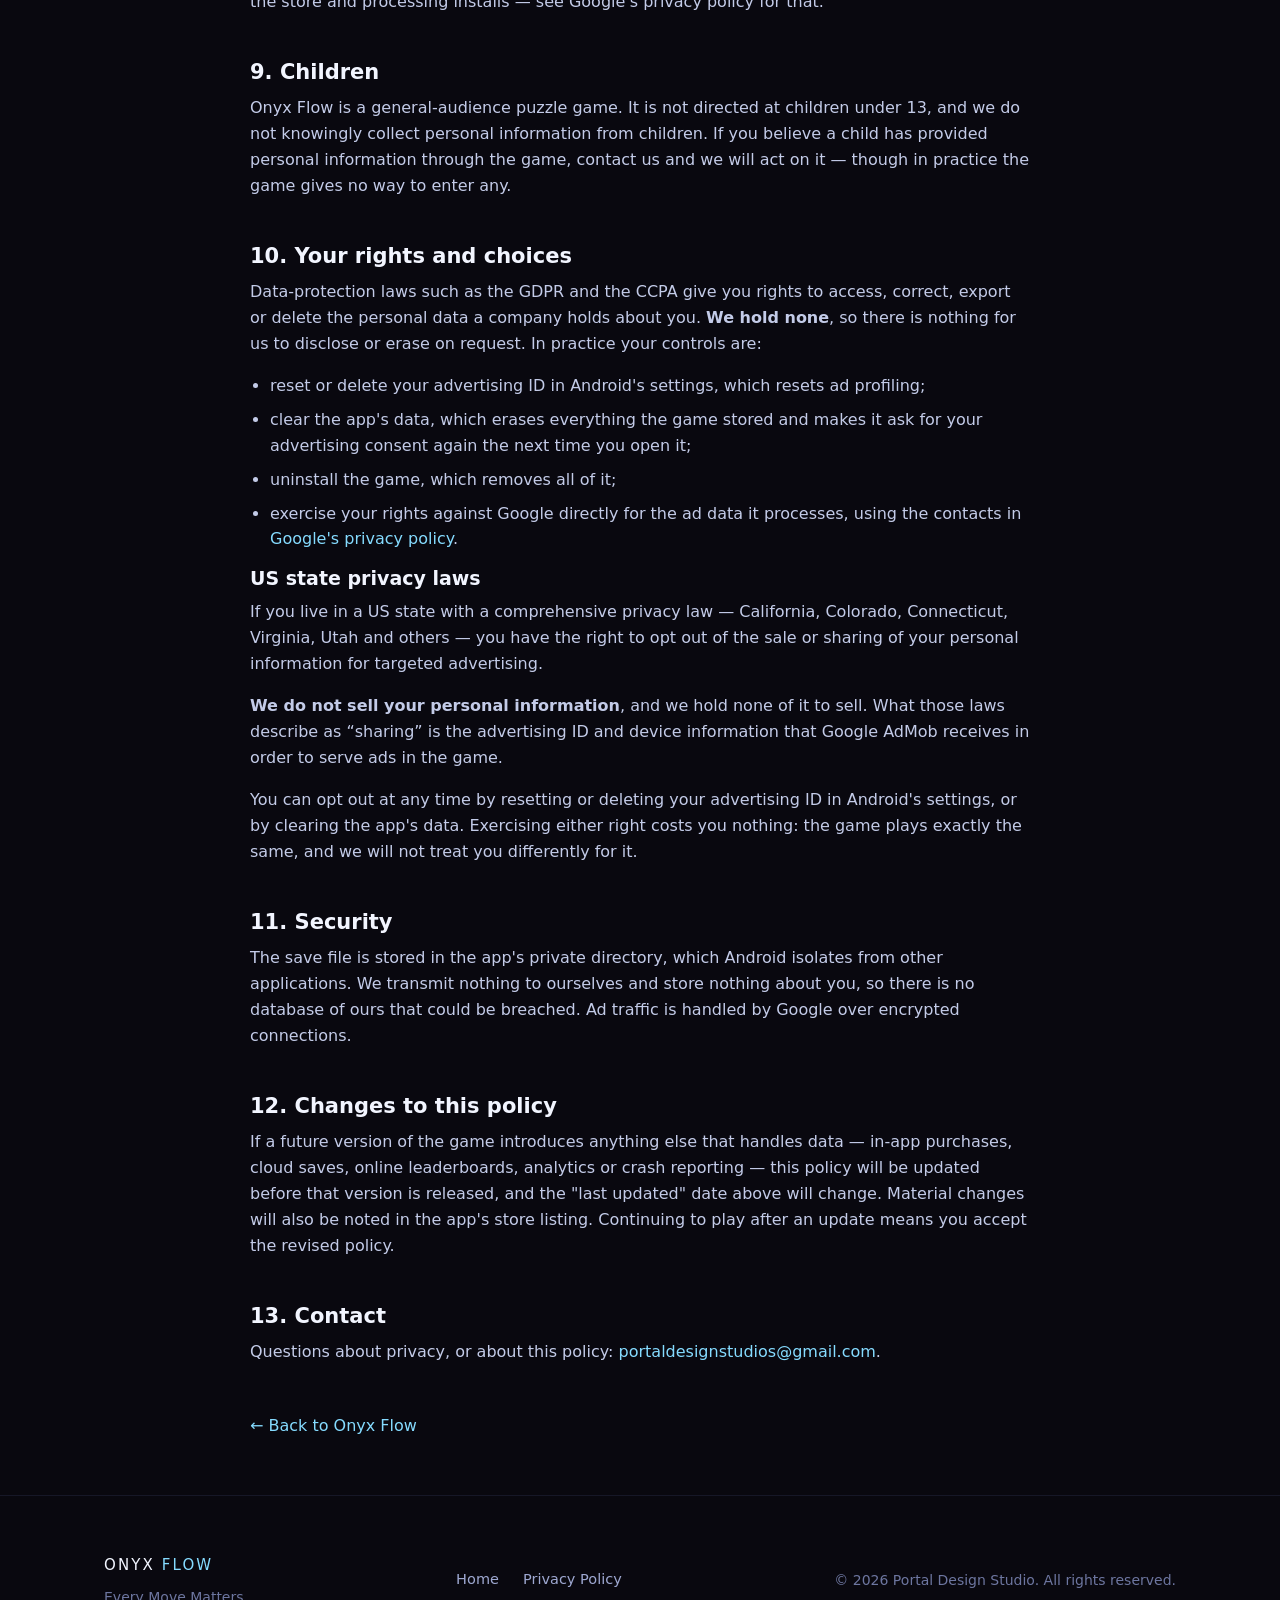
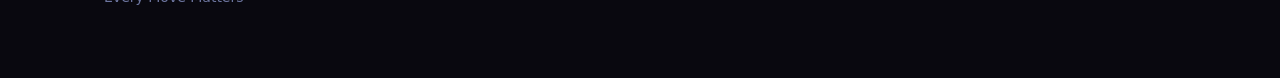
==== commit 61ce7dfb: "Remove the last claim of an in-game consent control Section 4 still told players they could change o" ====
--- a/privacy.html
+++ b/privacy.html
@@ -68,7 +68,7 @@
 
   <p class="eyebrow">Legal</p>
   <h1>Privacy Policy</h1>
-  <p class="muted" style="margin-top:-4px">For the mobile game <strong>Onyx Flow</strong> · Last updated: 8 September 2026</p>
+  <p class="muted" style="margin-top:-4px">For the mobile game <strong>Onyx Flow</strong> · Last updated: 9 October 2026</p>
 
   <div class="note">
     <p><strong>The short version:</strong> we don't run a server and we never see your data.
@@ -154,8 +154,14 @@
     If you are in the European Economic Area, the United Kingdom or Switzerland, the game asks
     for your choice about personalised advertising the first time you play, through Google's
     consent management platform. You can accept personalised ads, or refuse them and see
-    non-personalised ads instead — the game plays identically either way. You can change or
-    withdraw that choice at any time from the game's Settings screen.
+    non-personalised ads instead — the game plays identically either way.
+  </p>
+  <p>
+    The game does not currently have a separate menu for changing that answer later. To be asked
+    again, clear the app's data (<em>Android Settings → Apps → Onyx Flow → Storage → Clear
+    data</em> — the exact names vary by phone); the consent form appears the next time you open
+    the game. This also erases your saved progress. You can also limit ad tracking at any time
+    with the controls below.
   </p>
 
   <h3 style="font-size:17px;margin-top:28px">Limiting ad tracking yourself</h3>
